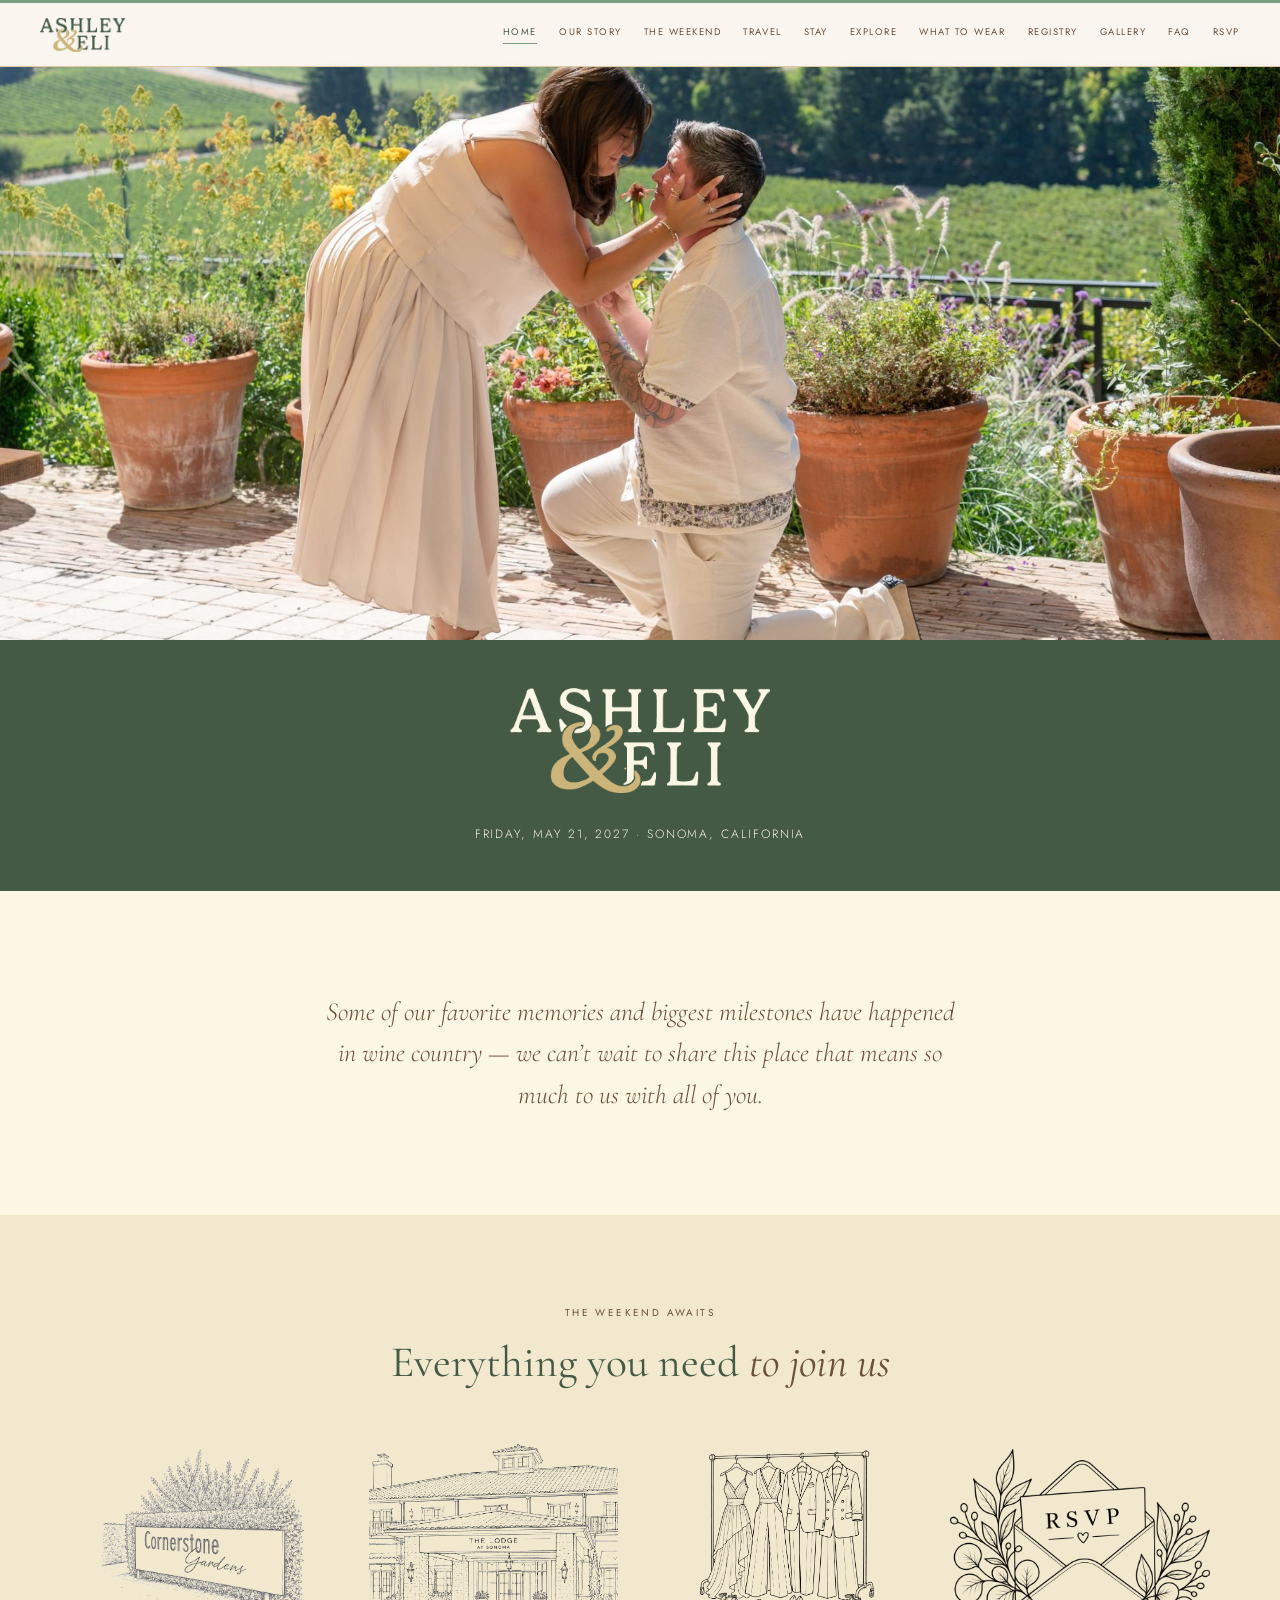
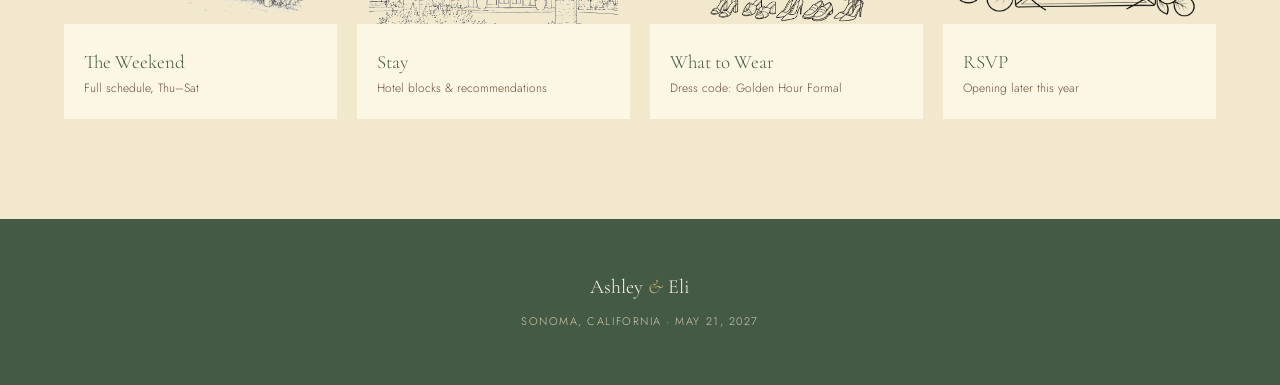
==== index.html @ 2b38baf8 "Add files via upload" ====
<!DOCTYPE html>
<html lang="en">
<head>
<meta charset="UTF-8">
<meta name="viewport" content="width=device-width, initial-scale=1.0">
<title>Ashley &amp; Eli Are Getting Married!</title>
<meta name="description" content="Ashley and Eli are getting married! Everything you need to know about the wedding weekend and all of its details are available here.">
<link rel="preconnect" href="https://fonts.googleapis.com">
<link rel="preconnect" href="https://fonts.gstatic.com" crossorigin>
<link href="https://fonts.googleapis.com/css2?family=Cormorant+Garamond:ital,wght@0,300;0,400;0,500;0,600;1,300;1,400;1,500&family=Jost:wght@200;300;400;500&display=swap" rel="stylesheet">
<link rel="stylesheet" href="css/style.css?v=18">
</head>
<body>
<a href="#main-content" class="skip-link">Skip to content</a>

<header class="site-header">
  <div class="header-bar"></div>
  <div class="header-inner">
    <a href="index.html" class="logo-link"><img src="assets/logo-wordmark.png" alt="Ashley &amp; Eli"></a>
    <button class="nav-toggle" aria-label="Toggle menu" aria-expanded="false"><span></span><span></span><span></span></button>
    <nav class="site-nav" aria-label="Site">
      <a href="index.html" class="active">Home</a>
      <a href="story.html">Our Story</a>
      <a href="weekend.html">The Weekend</a>
      <a href="travel.html">Travel</a>
      <a href="stay.html">Stay</a>
      <a href="explore.html">Explore</a>
      <a href="wear.html">What to Wear</a>
      <a href="registry.html">Registry</a>
      <a href="gallery.html">Gallery</a>
      <a href="faq.html">FAQ</a>
      <a href="rsvp.html">RSVP</a>
    </nav>
  </div>
</header>

<main class="page-body" id="main-content" tabindex="-1">

<h1 class="sr-only">Ashley &amp; Eli — May 21, 2027, Sonoma, California</h1>

<section class="hero-photo-wrap">
  <img class="hero-photo photo" src="assets/photo-hero.jpg" alt="Ashley and Eli">
</section>

<div class="hero-banner">
  <img class="hero-logo" src="assets/logo-ampersand.png" alt="Ashley &amp; Eli">
  <div class="hero-meta">Friday, May 21, 2027 &middot; Sonoma, California</div>
</div>

<section class="quote-section">
  <p class="quote-text">Some of our favorite memories and biggest milestones have happened in wine country &mdash; we can&rsquo;t wait to share this place that means so much to us with all of you.</p>
</section>

<section class="tiles-section">
  <div class="tiles-heading">
    <div class="eyebrow">The Weekend Awaits</div>
    <h2>Everything you need <em>to join us</em></h2>
  </div>
  <div class="tiles-grid">
    <a class="tile" href="weekend.html">
      <img class="tile-image" src="assets/weekend-doodle-tile.png" alt="Cornerstone Gardens" style="object-fit:contain;background:var(--linen);">
      <div class="tile-body">
        <div class="tile-title">The Weekend</div>
        <div class="tile-desc">Full schedule, Thu&ndash;Sat</div>
      </div>
    </a>
    <a class="tile" href="stay.html">
      <img class="tile-image" src="assets/lodge-doodle-tile.png" alt="The Lodge at Sonoma" style="object-fit:contain;background:var(--linen);">
      <div class="tile-body">
        <div class="tile-title">Stay</div>
        <div class="tile-desc">Hotel blocks &amp; recommendations</div>
      </div>
    </a>
    <a class="tile" href="wear.html">
      <img class="tile-image" src="assets/wear-doodle-tile.png" alt="Golden Hour Formal" style="object-fit:contain;background:var(--linen);">
      <div class="tile-body">
        <div class="tile-title">What to Wear</div>
        <div class="tile-desc">Dress code: Golden Hour Formal</div>
      </div>
    </a>
    <a class="tile" href="rsvp.html">
      <img class="tile-image" src="assets/rsvp-doodle-tile.png" alt="RSVP" style="object-fit:contain;background:var(--linen);">
      <div class="tile-body">
        <div class="tile-title">RSVP</div>
        <div class="tile-desc">Opening later this year</div>
      </div>
    </a>
  </div>
</section>

</main>

<footer class="site-footer">
  <div class="footer-names">Ashley <span class="amp">&amp;</span> Eli</div>
  <div class="footer-meta">Sonoma, California &middot; May 21, 2027</div>
</footer>

<script src="js/main.js"></script>
</body>
</html>
---- css/style.css ----
:root {
  --ivory: #FCF6E4;
  --linen: #F1E8CE;
  --border: #DCC9A0;
  --espresso: #445A45;
  --brown: #6B4F3A;
  --gold: #CCB57A;
  --gold-dark: #A3915F;
  --green: #7A9E7E;
  --green-dark: #445A45;
  --cream: #FCF6E4;
  --gold-light: #CCB57A;
  --muted-cream: #D6CDAE;
}

* { box-sizing: border-box; }

html { scroll-behavior: smooth; }

.skip-link {
  position: absolute;
  top: -60px;
  left: 12px;
  z-index: 1000;
  background: var(--espresso);
  color: var(--ivory);
  padding: 14px 22px;
  font-size: 12px;
  letter-spacing: 0.1em;
  text-transform: uppercase;
  text-decoration: none;
  transition: top 0.15s ease;
}
.skip-link:focus {
  top: 12px;
}

.sr-only {
  position: absolute;
  width: 1px;
  height: 1px;
  padding: 0;
  margin: -1px;
  overflow: hidden;
  clip: rect(0, 0, 0, 0);
  white-space: nowrap;
  border: 0;
}

body {
  margin: 0;
  background: var(--ivory);
  font-family: 'Jost', sans-serif;
  font-weight: 300;
  color: var(--espresso);
}

a { color: var(--brown); }
a:hover { color: var(--gold-dark); }

::placeholder { font-family: 'Jost', sans-serif; }

img { max-width: 100%; }

h1, h2, h3 { font-family: 'Cormorant Garamond', serif; font-weight: 400; margin: 0; }

em { font-style: italic; color: var(--brown); }

/* ---------- Header / nav ---------- */

.site-header {
  position: fixed;
  top: 0; left: 0; right: 0;
  z-index: 100;
}

.header-bar {
  height: 3px;
  background: var(--green);
}

.header-inner {
  background: rgba(250, 246, 240, 0.96);
  -webkit-backdrop-filter: blur(8px);
  backdrop-filter: blur(8px);
  border-bottom: 1px solid var(--border);
  padding: 0 40px;
  height: 64px;
  display: flex;
  align-items: center;
  justify-content: space-between;
  gap: 20px;
}

.logo-link {
  display: flex;
  align-items: center;
  height: 34px;
  flex-shrink: 0;
}
.logo-link img { height: 100%; width: auto; }

.site-nav {
  display: flex;
  flex-wrap: wrap;
  gap: 22px;
  align-items: center;
  justify-content: flex-end;
}

.site-nav a {
  font-size: 9.5px;
  letter-spacing: 0.16em;
  text-transform: uppercase;
  text-decoration: none;
  cursor: pointer;
  font-weight: 400;
  color: var(--brown);
  border-bottom: 1px solid transparent;
  padding-bottom: 4px;
}

.site-nav a:hover { color: var(--green-dark); }

.site-nav a.active {
  color: var(--green-dark);
  border-bottom: 1px solid var(--green);
}

.nav-toggle {
  display: none;
  flex-direction: column;
  justify-content: center;
  gap: 5px;
  width: 26px;
  height: 26px;
  background: none;
  border: none;
  cursor: pointer;
  padding: 0;
  flex-shrink: 0;
}
.nav-toggle span {
  display: block;
  width: 100%;
  height: 1.5px;
  background: var(--espresso);
  transition: transform 0.2s ease, opacity 0.2s ease;
}
.nav-toggle.open span:nth-child(1) { transform: translateY(6.5px) rotate(45deg); }
.nav-toggle.open span:nth-child(2) { opacity: 0; }
.nav-toggle.open span:nth-child(3) { transform: translateY(-6.5px) rotate(-45deg); }

.page-body { padding-top: 64px; }

@media (max-width: 780px) {
  .nav-toggle { display: flex; }
  .site-nav {
    display: none;
    position: fixed;
    top: 64px; left: 0; right: 0;
    flex-direction: column;
    align-items: stretch;
    gap: 0;
    background: var(--ivory);
    border-bottom: 1px solid var(--border);
    max-height: calc(100vh - 64px);
    overflow-y: auto;
    padding: 8px 24px 24px;
  }
  .site-nav.open { display: flex; }
  .site-nav a {
    padding: 14px 0;
    border-bottom: 1px solid var(--border);
  }
}

/* ---------- Section helpers ---------- */

.eyebrow {
  font-size: 10px;
  letter-spacing: 0.24em;
  text-transform: uppercase;
  color: var(--brown);
  font-weight: 400;
  margin-bottom: 16px;
}

.page-header {
  padding: 100px 64px 0;
  max-width: 1000px;
  margin: 0 auto;
}
.page-header.narrow { max-width: 900px; }
.page-header.wide { max-width: 1080px; }

.page-title {
  font-size: clamp(36px, 4vw, 54px);
  margin: 0 0 4px;
}

.leaf-divider {
  width: 130px;
  height: auto;
  margin: 0 0 24px;
  opacity: 0.85;
  display: block;
}
.leaf-divider.center { margin-left: auto; margin-right: auto; }

.lede {
  max-width: 620px;
  font-size: 14px;
  line-height: 1.9;
  color: var(--brown);
}

/* ---------- Placeholders (elegant, drop-in ready) ---------- */

.placeholder {
  display: flex;
  align-items: center;
  justify-content: center;
  text-align: center;
  background: var(--linen);
  border: 1.5px dashed var(--gold);
  color: var(--brown);
  font-size: 11px;
  letter-spacing: 0.14em;
  text-transform: uppercase;
  padding: 16px;
}

.photo {
  display: block;
  width: 100%;
  height: 100%;
  object-fit: cover;
}

/* ---------- Home ---------- */

.hero-photo-wrap { overflow: hidden; }
.hero-photo { width: 100%; height: 64vh; display: block; }

.hero-banner {
  background: var(--espresso);
  padding: 48px 64px;
  text-align: center;
}
.hero-logo { width: min(260px, 60vw); height: auto; margin: 0 0 26px; }
.hero-meta {
  font-size: 12px;
  letter-spacing: 0.16em;
  text-transform: uppercase;
  color: var(--cream);
}

.quote-section {
  background: var(--ivory);
  padding: 100px 64px;
  text-align: center;
}
.quote-text {
  max-width: 640px;
  margin: 0 auto;
  font-family: 'Cormorant Garamond', serif;
  font-style: italic;
  font-size: 26px;
  line-height: 1.6;
  color: var(--brown);
}

.tiles-section {
  background: var(--linen);
  padding: 90px 64px 100px;
}
.tiles-heading { text-align: center; margin-bottom: 56px; }
.tiles-heading h2 { font-size: clamp(30px, 3.4vw, 44px); }

.tiles-grid {
  display: grid;
  grid-template-columns: repeat(4, 1fr);
  gap: 20px;
  max-width: 1200px;
  margin: 0 auto;
}

.tile {
  display: block;
  text-decoration: none;
  color: inherit;
  cursor: pointer;
  background: var(--ivory);
  overflow: hidden;
}
.tile-image { height: 180px; width: 100%; }
.tile-body { padding: 20px; }
.tile-title { font-family: 'Cormorant Garamond', serif; font-size: 19px; color: var(--espresso); margin-bottom: 6px; }
.tile-desc { font-size: 12px; color: var(--brown); line-height: 1.6; }

@media (max-width: 900px) {
  .tiles-grid { grid-template-columns: repeat(2, 1fr); }
}

/* ---------- Our Story ---------- */

.story-section {
  padding: 110px 64px 120px;
  max-width: 1100px;
  margin: 0 auto;
}
.story-title-block { text-align: center; margin-bottom: 64px; }

.story-proposal {
  display: grid;
  grid-template-columns: 380px 1fr;
  gap: 56px;
  align-items: center;
}
.story-proposal-photo {
  width: 100%;
  aspect-ratio: 2 / 3;
  overflow: hidden;
  background: var(--linen);
}
.story-proposal-photo img { width: 100%; height: 100%; object-fit: contain; display: block; background: var(--linen); }

.coming-soon-label {
  font-size: 10px;
  letter-spacing: 0.18em;
  text-transform: uppercase;
  color: var(--gold);
  margin-bottom: 14px;
}
.story-proposal-copy p {
  font-family: 'Cormorant Garamond', serif;
  font-style: italic;
  font-size: 24px;
  line-height: 1.6;
  color: var(--brown);
  margin: 0;
}

.story-columns {
  display: grid;
  grid-template-columns: 1fr 1fr;
  gap: 48px;
  margin-bottom: 80px;
}
.story-columns h3 {
  font-family: 'Cormorant Garamond', serif;
  font-style: italic;
  font-size: 22px;
  color: var(--espresso);
  margin-bottom: 16px;
}
.story-copy p {
  font-size: 14px;
  line-height: 1.85;
  color: var(--espresso);
  margin: 0 0 18px;
}
.story-copy p:last-child { margin-bottom: 0; }

@media (max-width: 800px) {
  .story-proposal { grid-template-columns: 1fr; }
  .story-columns { grid-template-columns: 1fr; }
}

/* ---------- Weekend ---------- */

.weekend-intro { padding-bottom: 40px; }
.weekend-intro p { white-space: pre-line; }

.timeline {
  max-width: 1000px;
  margin: 0 auto;
  padding: 20px 64px 100px;
  position: relative;
}
.timeline-rail {
  position: absolute;
  left: 228px;
  top: 22px;
  bottom: 360px;
  width: 1px;
  background: var(--border);
}
.timeline-list { list-style: none; padding: 0; margin: 0; }
.timeline-day {
  margin-bottom: 64px;
  position: relative;
}
.timeline-head {
  display: grid;
  grid-template-columns: 140px 1fr;
  column-gap: 48px;
  align-items: center;
  position: relative;
}
.timeline-dot {
  position: absolute;
  left: 164px;
  top: 50%;
  width: 9px;
  height: 9px;
  border-radius: 50%;
  background: var(--gold);
  transform: translate(-50%, -50%);
}
.timeline-date {
  font-family: 'Cormorant Garamond', serif;
  font-size: 16px;
  color: var(--brown);
  text-align: right;
}
.timeline-title { font-family: 'Cormorant Garamond', serif; font-size: 30px; font-weight: 400; margin: 0; }
.timeline-body { margin-left: 188px; margin-top: 20px; }
.timeline-content-row {
  display: grid;
  grid-template-columns: 1fr 300px;
  gap: 32px;
  align-items: center;
}
.timeline-desc { font-size: 14px; line-height: 1.85; color: var(--espresso); margin: 0 0 16px; }
.timeline-details {
  background: var(--linen);
  padding: 16px 20px;
  font-size: 13px;
  line-height: 1.7;
  color: var(--espresso);
  white-space: pre-line;
}
.timeline-note { font-size: 12px; font-style: italic; color: var(--brown); margin: 10px 0 0; }
.timeline-reception { font-size: 13px; color: var(--brown); margin: 14px 0 0; }
.timeline-doodle { width: 300px; height: 300px; object-fit: contain; display: block; }
.timeline-photo { height: 170px; width: 100%; }

@media (max-width: 760px) {
  .timeline-rail { display: none; }
  .timeline-head { grid-template-columns: 1fr; row-gap: 6px; }
  .timeline-date { text-align: left; }
  .timeline-dot { display: none; }
  .timeline-body { margin-left: 0; }
  .timeline-content-row { grid-template-columns: 1fr; }
}

.closing-quote {
  background: var(--espresso);
  padding: 80px 64px;
  text-align: center;
}
.closing-quote p {
  max-width: 680px;
  margin: 0 auto;
  font-family: 'Cormorant Garamond', serif;
  font-style: italic;
  font-size: 24px;
  line-height: 1.7;
  color: var(--gold-light);
}

/* ---------- Travel ---------- */

.travel-section { padding: 100px 64px 40px; max-width: 1000px; margin: 0 auto; position: relative; }
.travel-lede { margin-bottom: 64px; max-width: 560px; }
.travel-hero-doodle {
  position: absolute;
  top: 128px;
  right: 64px;
  width: 180px;
  height: 180px;
  object-fit: contain;
}

@media (max-width: 800px) {
  .travel-lede { max-width: none; }
  .travel-hero-doodle {
    position: static;
    display: block;
    width: 160px;
    height: 160px;
    margin: 0 auto 32px;
  }
}

.section-heading-row {
  display: flex;
  align-items: center;
  justify-content: space-between;
  gap: 14px;
  margin-bottom: 12px;
}
.section-heading-row img { width: 180px; height: 180px; object-fit: contain; }
.section-heading-row .doodle-inline { width: 120px; height: 70px; }
.section-heading-row .doodle-sm { width: 110px; height: 110px; }
.section-heading-row h2 { font-size: 28px; }

.airport-list { display: flex; flex-direction: column; gap: 2px; margin-bottom: 64px; list-style: none; padding: 0; }
.airport-card { background: var(--linen); padding: 22px 26px; }
.airport-name { font-family: 'Cormorant Garamond', serif; font-size: 19px; color: var(--espresso); margin-bottom: 8px; }
.airport-desc { font-size: 13px; line-height: 1.7; color: var(--brown); }

.note-list { display: flex; flex-direction: column; gap: 16px; margin-bottom: 100px; list-style: none; padding: 0; }
.note-row { display: grid; grid-template-columns: auto 1fr; gap: 16px; align-items: start; }
.note-dot { width: 6px; height: 6px; border-radius: 50%; background: var(--gold); margin-top: 8px; }
.note-row p { font-size: 13px; line-height: 1.75; color: var(--espresso); margin: 0; }

/* ---------- Stay ---------- */

.stay-section { padding: 100px 64px 40px; max-width: 1080px; margin: 0 auto; }
.stay-lede { margin-bottom: 64px; max-width: none; }
.stay-sub-eyebrow {
  font-size: 10px; letter-spacing: 0.16em; text-transform: uppercase; color: var(--brown); margin-bottom: 16px;
}

.host-hotel-heading {
  font-family: 'Cormorant Garamond', serif;
  font-size: clamp(30px, 3vw, 38px);
  font-weight: 400;
  color: var(--espresso);
  margin: 0 0 24px;
}

.host-hotel {
  display: grid;
  grid-template-columns: 1fr 1fr;
  gap: 48px;
  align-items: center;
  margin-bottom: 100px;
}
.host-hotel img { width: 100%; height: 360px; object-fit: contain; display: block; }
.host-hotel h2 { font-size: 30px; margin: 0 0 4px; }
.host-hotel-brand {
  font-size: 11px; letter-spacing: 0.14em; text-transform: uppercase; color: var(--brown); margin-bottom: 20px;
}
.host-hotel p { font-size: 13px; line-height: 1.8; color: var(--espresso); white-space: pre-line; margin: 0 0 20px; }
.host-hotel-link {
  font-size: 11px; letter-spacing: 0.14em; text-transform: uppercase; text-decoration: none;
  color: var(--gold-dark);
  border-bottom: 1px solid var(--gold); padding-bottom: 2px;
}

.host-hotel-cta {
  display: inline-block;
  background: var(--espresso);
  color: var(--ivory);
  text-decoration: none;
  font-size: 12px;
  letter-spacing: 0.14em;
  text-transform: uppercase;
  padding: 17px 34px;
  margin-top: 6px;
}
.host-hotel-cta:hover { background: #3d372b; color: var(--ivory); }

.hotels-lede { max-width: none; font-size: 13px; line-height: 1.8; color: var(--brown); margin-bottom: 48px; }

.hotels-grid { display: grid; grid-template-columns: 1fr 1fr; gap: 20px; margin-bottom: 56px; list-style: none; padding: 0; }
.hotels-grid.last { margin-bottom: 100px; }
.hotel-card { background: var(--linen); padding: 26px; }
.hotel-name { font-family: 'Cormorant Garamond', serif; font-size: 20px; color: var(--espresso); margin-bottom: 10px; }
.hotel-card p { font-size: 13px; line-height: 1.75; color: var(--brown); margin: 0 0 14px; }
.hotel-link { font-size: 11px; letter-spacing: 0.1em; text-transform: uppercase; text-decoration: none; color: var(--brown); }

.subheading { font-size: 22px; margin: 0 0 20px; }
.subheading-note { font-size: 13px; color: var(--brown); margin: 0 0 20px; }

@media (max-width: 800px) {
  .host-hotel { grid-template-columns: 1fr; }
  .hotels-grid { grid-template-columns: 1fr; }
}

/* ---------- Explore ---------- */

.explore-intro { padding: 100px 64px 0; max-width: 720px; margin: 0 auto; text-align: center; }
.explore-intro p { font-size: 15px; line-height: 1.9; color: var(--brown); margin: 0 0 18px; }
.explore-intro p:last-child { margin-bottom: 0; }

.chapter-nav {
  display: flex;
  justify-content: center;
  gap: 12px;
  flex-wrap: wrap;
  padding: 56px 64px 0;
  max-width: 900px;
  margin: 0 auto;
}
.chapter-nav a {
  font-size: 10px;
  letter-spacing: 0.16em;
  text-transform: uppercase;
  text-decoration: none;
  color: var(--brown);
  border: 1px solid var(--border);
  padding: 12px 22px;
}
.chapter-nav a:hover { color: var(--green-dark); border-color: var(--green); }

.chapter { padding: 40px 64px 20px; max-width: 1080px; margin: 0 auto; }
.chapter-eyebrow { font-size: 11px; letter-spacing: 0.2em; text-transform: uppercase; color: var(--gold); margin-bottom: 10px; }
.chapter-title { font-size: clamp(32px, 3.6vw, 48px); margin: 0 0 24px; }
.chapter-lede { font-size: 14px; line-height: 1.9; color: var(--brown); max-width: 640px; margin-bottom: 64px; }

.chapter h3.subheading { margin-top: 8px; }

.doodle-sm { width: 110px; height: 110px; object-fit: contain; flex-shrink: 0; }
.doodle-inline { width: 120px; height: 70px; object-fit: contain; flex-shrink: 0; }

.flow-list { display: flex; flex-direction: column; gap: 30px; margin-bottom: 80px; list-style: none; padding: 0; }
.flow-item h4 { font-family: 'Cormorant Garamond', serif; font-style: italic; font-weight: 400; font-size: 21px; color: var(--brown); margin: 0 0 8px; }
.flow-item h4::after { content: ''; display: block; width: 36px; height: 2px; background: var(--gold); margin-top: 8px; }
.flow-item p { font-size: 13.5px; line-height: 1.85; color: var(--espresso); margin: 0; max-width: 680px; }
.flow-feature { display: flex; align-items: flex-start; justify-content: space-between; gap: 24px; }
.flow-feature .doodle-inline { margin-top: 6px; }
.flow-feature .flow-copy { flex: 1; }

.accent-text { color: var(--gold-dark); font-weight: 400; }
.eat-col-label { font-size: 15px; letter-spacing: 0.14em; text-transform: uppercase; color: var(--brown); margin: 0 0 20px; padding-bottom: 10px; border-bottom: 1px solid var(--border); font-family: 'Cormorant Garamond', serif; font-weight: 500; }

.eat-columns { display: grid; grid-template-columns: 1fr 1fr; gap: 20px; margin-bottom: 20px; }
.eat-list { display: flex; flex-direction: column; gap: 14px; list-style: none; padding: 0; margin: 0; }

.feature-block { margin-bottom: 40px; }
.feature-block-title { font-family: 'Cormorant Garamond', serif; font-size: 20px; color: var(--espresso); margin-bottom: 10px; }

.feature-row { display: flex; align-items: center; gap: 32px; margin-bottom: 40px; }
.feature-row .feature-copy { flex: 1; }

@media (max-width: 800px) {
  .card-grid { grid-template-columns: 1fr; }
  .eat-columns { grid-template-columns: 1fr; }
  .feature-row { flex-direction: column; }
}

/* ---------- What to Wear ---------- */

.wear-section { padding: 100px 64px 40px; max-width: 900px; margin: 0 auto; }
.wear-dress-code {
  font-family: 'Cormorant Garamond', serif; font-style: italic; font-size: 24px; color: var(--brown); margin-bottom: 32px;
}
.wear-intro { font-size: 14px; line-height: 1.9; color: var(--brown); max-width: 620px; margin-bottom: 48px; }

.swatches { display: flex; gap: 8px; margin-bottom: 48px; flex-wrap: wrap; }
.swatch { width: 34px; height: 34px; border-radius: 50%; }

.wear-body { font-size: 14px; line-height: 1.9; color: var(--espresso); max-width: 640px; white-space: pre-line; margin-bottom: 32px; }

.wear-callout {
  background: var(--linen); padding: 22px 26px; border-left: 2px solid var(--gold); margin-bottom: 40px; max-width: 640px;
}
.wear-callout p { font-size: 13px; line-height: 1.8; color: var(--espresso); margin: 0; }

.wear-footnote { font-size: 13px; line-height: 1.8; color: var(--brown); max-width: 640px; margin-bottom: 80px; }

.wear-inspo-heading { font-size: 26px; margin: 0 0 10px; }
.wear-inspo-note { font-size: 13px; color: var(--brown); margin: 0 0 32px; }
.wear-inspo-grid { display: grid; grid-template-columns: repeat(4, 1fr); gap: 12px; margin-bottom: 100px; }
.wear-inspo-grid .placeholder { height: 220px; }

@media (max-width: 700px) {
  .wear-inspo-grid { grid-template-columns: repeat(2, 1fr); }
}

/* ---------- Registry ---------- */

.registry-section { padding: 110px 64px 140px; max-width: 720px; margin: 0 auto; text-align: center; }
.registry-body {
  font-size: 14px; line-height: 2; color: var(--espresso); white-space: pre-line; text-align: left; margin-bottom: 44px;
}
.registry-callout { background: var(--linen); padding: 32px; }
.registry-callout-label { font-size: 11px; letter-spacing: 0.16em; text-transform: uppercase; color: var(--brown); }

/* ---------- FAQ ---------- */

.faq-section { padding: 100px 64px 140px; max-width: 820px; margin: 0 auto; }
.faq-sub { font-size: 14px; color: var(--brown); margin-bottom: 56px; }

.faq-list { list-style: none; padding: 0; margin: 0; }
.faq-item { border-bottom: 1px solid var(--border); }
.faq-question {
  display: flex; justify-content: space-between; align-items: center; gap: 20px;
  padding: 22px 0; cursor: pointer; background: none; border: none; width: 100%; text-align: left;
  font-family: inherit;
}
.faq-question-text { font-family: 'Cormorant Garamond', serif; font-size: 19px; color: var(--espresso); }
.faq-icon { font-size: 20px; color: var(--brown); flex-shrink: 0; }
.faq-answer { padding: 0 0 28px; max-width: 680px; display: none; }
.faq-item.open .faq-answer { display: block; }
.faq-answer p { font-size: 13.5px; line-height: 1.85; color: var(--brown); white-space: pre-line; margin: 0 0 12px; }
.faq-answer a { font-size: 11px; letter-spacing: 0.1em; text-transform: uppercase; text-decoration: none; }

/* ---------- RSVP ---------- */

.rsvp-section { padding: 100px 64px 140px; max-width: 640px; margin: 0 auto; }
.rsvp-banner { background: var(--linen); padding: 18px 22px; font-size: 13px; line-height: 1.7; color: var(--brown); margin-bottom: 40px; }

.rsvp-form { display: flex; flex-direction: column; gap: 22px; }
.rsvp-fields-wrap { position: relative; }
.rsvp-fieldset {
  display: flex; flex-direction: column; gap: 22px;
  border: none; margin: 0; padding: 0; min-width: 0;
}
.rsvp-overlay {
  position: absolute;
  inset: 0;
  z-index: 2;
  background: rgba(252, 246, 228, 0.9);
  border: 1px solid var(--border);
  box-shadow: 0 8px 24px rgba(107, 79, 58, 0.1);
  display: flex;
  align-items: center;
  justify-content: center;
  text-align: center;
  padding: 32px;
}
.rsvp-overlay p {
  font-family: 'Cormorant Garamond', serif;
  font-style: italic;
  font-size: 21px;
  line-height: 1.5;
  color: var(--espresso);
  max-width: 300px;
  margin: 0;
}
.rsvp-form label { display: flex; flex-direction: column; gap: 8px; }
.rsvp-form .field-label { font-size: 11px; letter-spacing: 0.1em; text-transform: uppercase; color: var(--brown); }
.rsvp-form input[type="text"],
.rsvp-form select {
  border: none; border-bottom: 1px solid var(--border); background: transparent; padding: 10px 2px;
  font-size: 15px; font-family: 'Jost', sans-serif; color: var(--espresso);
  appearance: none; -webkit-appearance: none; -moz-appearance: none;
  border-radius: 0;
}
.rsvp-form textarea {
  border: 1px solid var(--border); background: transparent; padding: 12px;
  font-size: 14px; font-family: 'Jost', sans-serif; color: var(--espresso); resize: vertical;
}
.rsvp-form input[type="text"]:focus-visible,
.rsvp-form select:focus-visible,
.rsvp-form textarea:focus-visible {
  outline: 2px solid var(--gold-dark);
  outline-offset: 2px;
}
.rsvp-submit {
  margin-top: 12px; background: var(--espresso); color: var(--ivory); border: none; padding: 16px;
  font-size: 12px; letter-spacing: 0.14em; text-transform: uppercase; cursor: pointer;
}
.rsvp-submit:hover { background: #3d372b; }
.rsvp-submit:disabled {
  background: var(--border); color: var(--brown); cursor: not-allowed;
}
.rsvp-submit:disabled:hover { background: var(--border); }

/* ---------- Gallery ---------- */

.gallery-section { padding: 100px 64px 140px; max-width: 1200px; margin: 0 auto; }
.gallery-title-block { text-align: center; margin-bottom: 56px; }

.gallery-grid {
  display: grid;
  grid-template-columns: repeat(4, 1fr);
  gap: 6px;
}
.gallery-item {
  display: block;
  width: 100%;
  aspect-ratio: 3 / 4;
  overflow: hidden;
  border: none;
  padding: 0;
  margin: 0;
  background: var(--linen);
  cursor: pointer;
}
.gallery-item img {
  width: 100%;
  height: 100%;
  object-fit: cover;
  display: block;
  transition: transform 0.35s ease;
}
.gallery-item:hover img { transform: scale(1.04); }

@media (max-width: 1000px) {
  .gallery-grid { grid-template-columns: repeat(3, 1fr); }
}
@media (max-width: 700px) {
  .gallery-grid { grid-template-columns: repeat(2, 1fr); }
}
@media (max-width: 420px) {
  .gallery-grid { grid-template-columns: 1fr 1fr; gap: 4px; }
}

.gallery-lightbox {
  position: fixed;
  inset: 0;
  background: rgba(68, 90, 69, 0.94);
  z-index: 200;
  display: flex;
  align-items: center;
  justify-content: center;
  padding: 40px;
}
.gallery-lightbox[hidden] { display: none; }
.lightbox-img {
  max-width: 100%;
  max-height: 100%;
  object-fit: contain;
  display: block;
  box-shadow: 0 20px 60px rgba(0,0,0,0.35);
}
.lightbox-close {
  position: absolute;
  top: 24px;
  right: 32px;
  background: none;
  border: none;
  color: var(--ivory);
  font-size: 32px;
  line-height: 1;
  cursor: pointer;
  font-family: 'Jost', sans-serif;
  font-weight: 300;
}
.lightbox-close:hover { color: var(--gold); }

/* ---------- Footer ---------- */

.site-footer {
  background: var(--espresso);
  padding: 56px 64px;
  text-align: center;
}
.footer-names {
  font-family: 'Cormorant Garamond', serif;
  font-size: 20px;
  color: var(--ivory);
  margin-bottom: 14px;
}
.footer-names .amp { font-style: italic; color: var(--gold); }
.footer-meta {
  font-size: 11px;
  letter-spacing: 0.14em;
  text-transform: uppercase;
  color: var(--muted-cream);
}

@media (max-width: 640px) {
  .header-inner { padding: 0 20px; }
  .page-header, .story-section, .travel-section, .stay-section, .wear-section, .faq-section, .rsvp-section, .timeline, .registry-section, .explore-section {
    padding-left: 24px;
    padding-right: 24px;
  }
  .tiles-grid { grid-template-columns: 1fr 1fr; gap: 12px; }
  .hero-banner, .quote-section, .tiles-section, .closing-quote { padding-left: 24px; padding-right: 24px; }
}
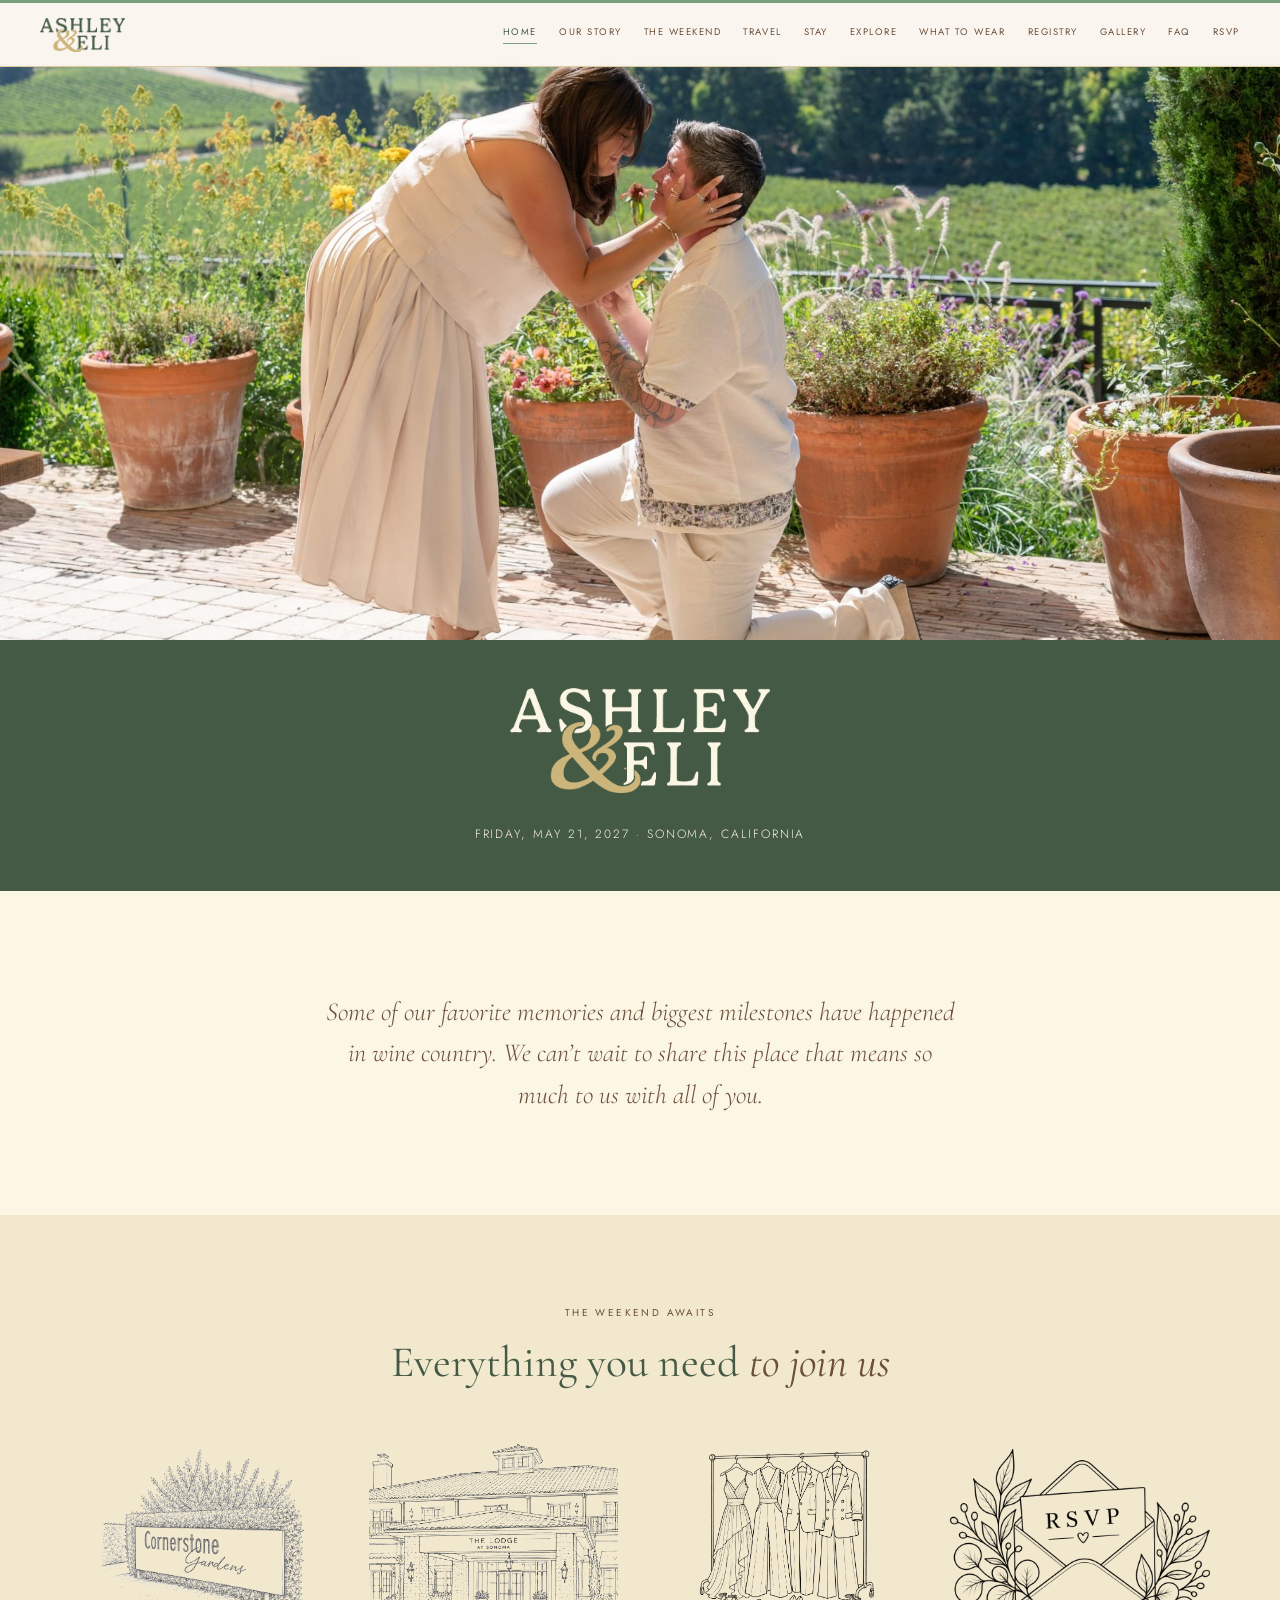
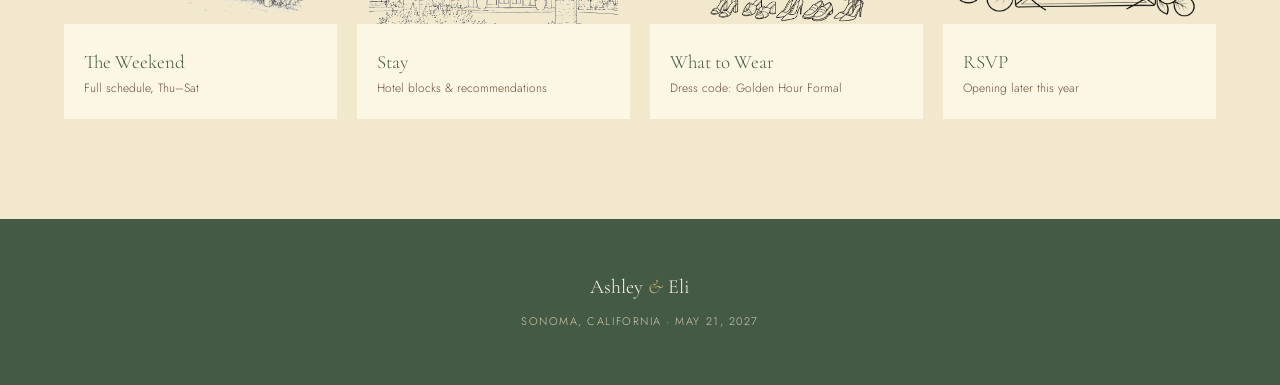
==== commit 57042d69: "Add files via upload" ====
--- a/index.html
+++ b/index.html
@@ -8,7 +8,7 @@
 <link rel="preconnect" href="https://fonts.googleapis.com">
 <link rel="preconnect" href="https://fonts.gstatic.com" crossorigin>
 <link href="https://fonts.googleapis.com/css2?family=Cormorant+Garamond:ital,wght@0,300;0,400;0,500;0,600;1,300;1,400;1,500&family=Jost:wght@200;300;400;500&display=swap" rel="stylesheet">
-<link rel="stylesheet" href="css/style.css?v=18">
+<link rel="stylesheet" href="css/style.css?v=19">
 </head>
 <body>
 <a href="#main-content" class="skip-link">Skip to content</a>
@@ -39,7 +39,7 @@
 <h1 class="sr-only">Ashley &amp; Eli — May 21, 2027, Sonoma, California</h1>
 
 <section class="hero-photo-wrap">
-  <img class="hero-photo photo" src="assets/photo-hero.jpg" alt="Ashley and Eli">
+  <img class="hero-photo photo" src="assets/photo-hero.jpg" alt="Ashley and Eli's proposal on a vineyard hillside, Ashley kneeling to hold Eli's face while Eli kneels on one knee">
 </section>
 
 <div class="hero-banner">
@@ -48,7 +48,7 @@
 </div>
 
 <section class="quote-section">
-  <p class="quote-text">Some of our favorite memories and biggest milestones have happened in wine country &mdash; we can&rsquo;t wait to share this place that means so much to us with all of you.</p>
+  <p class="quote-text">Some of our favorite memories and biggest milestones have happened in wine country. We can&rsquo;t wait to share this place that means so much to us with all of you.</p>
 </section>
 
 <section class="tiles-section">
@@ -58,28 +58,28 @@
   </div>
   <div class="tiles-grid">
     <a class="tile" href="weekend.html">
-      <img class="tile-image" src="assets/weekend-doodle-tile.png" alt="Cornerstone Gardens" style="object-fit:contain;background:var(--linen);">
+      <img class="tile-image" src="assets/weekend-doodle-tile.png" alt="" style="object-fit:contain;background:var(--linen);">
       <div class="tile-body">
         <div class="tile-title">The Weekend</div>
         <div class="tile-desc">Full schedule, Thu&ndash;Sat</div>
       </div>
     </a>
     <a class="tile" href="stay.html">
-      <img class="tile-image" src="assets/lodge-doodle-tile.png" alt="The Lodge at Sonoma" style="object-fit:contain;background:var(--linen);">
+      <img class="tile-image" src="assets/lodge-doodle-tile.png" alt="" style="object-fit:contain;background:var(--linen);">
       <div class="tile-body">
         <div class="tile-title">Stay</div>
         <div class="tile-desc">Hotel blocks &amp; recommendations</div>
       </div>
     </a>
     <a class="tile" href="wear.html">
-      <img class="tile-image" src="assets/wear-doodle-tile.png" alt="Golden Hour Formal" style="object-fit:contain;background:var(--linen);">
+      <img class="tile-image" src="assets/wear-doodle-tile.png" alt="" style="object-fit:contain;background:var(--linen);">
       <div class="tile-body">
         <div class="tile-title">What to Wear</div>
         <div class="tile-desc">Dress code: Golden Hour Formal</div>
       </div>
     </a>
     <a class="tile" href="rsvp.html">
-      <img class="tile-image" src="assets/rsvp-doodle-tile.png" alt="RSVP" style="object-fit:contain;background:var(--linen);">
+      <img class="tile-image" src="assets/rsvp-doodle-tile.png" alt="" style="object-fit:contain;background:var(--linen);">
       <div class="tile-body">
         <div class="tile-title">RSVP</div>
         <div class="tile-desc">Opening later this year</div>
--- a/css/style.css
+++ b/css/style.css
@@ -344,8 +344,9 @@
 
 .story-columns {
   display: grid;
-  grid-template-columns: 1fr 1fr;
+  grid-template-columns: 1fr 300px 1fr;
   gap: 48px;
+  align-items: center;
   margin-bottom: 80px;
 }
 .story-columns h3 {
@@ -363,9 +364,24 @@
 }
 .story-copy p:last-child { margin-bottom: 0; }
 
+.story-photo-col img {
+  width: 100%;
+  height: auto;
+  display: block;
+  aspect-ratio: 2 / 3;
+  object-fit: cover;
+  border: 1px solid var(--border);
+  box-shadow: 0 8px 24px rgba(107, 79, 58, 0.14);
+}
+
+@media (max-width: 1000px) {
+  .story-columns { grid-template-columns: 1fr 220px 1fr; gap: 32px; }
+}
+
 @media (max-width: 800px) {
   .story-proposal { grid-template-columns: 1fr; }
   .story-columns { grid-template-columns: 1fr; }
+  .story-photo-col img { max-width: 320px; margin: 0 auto; }
 }
 
 /* ---------- Weekend ---------- */
